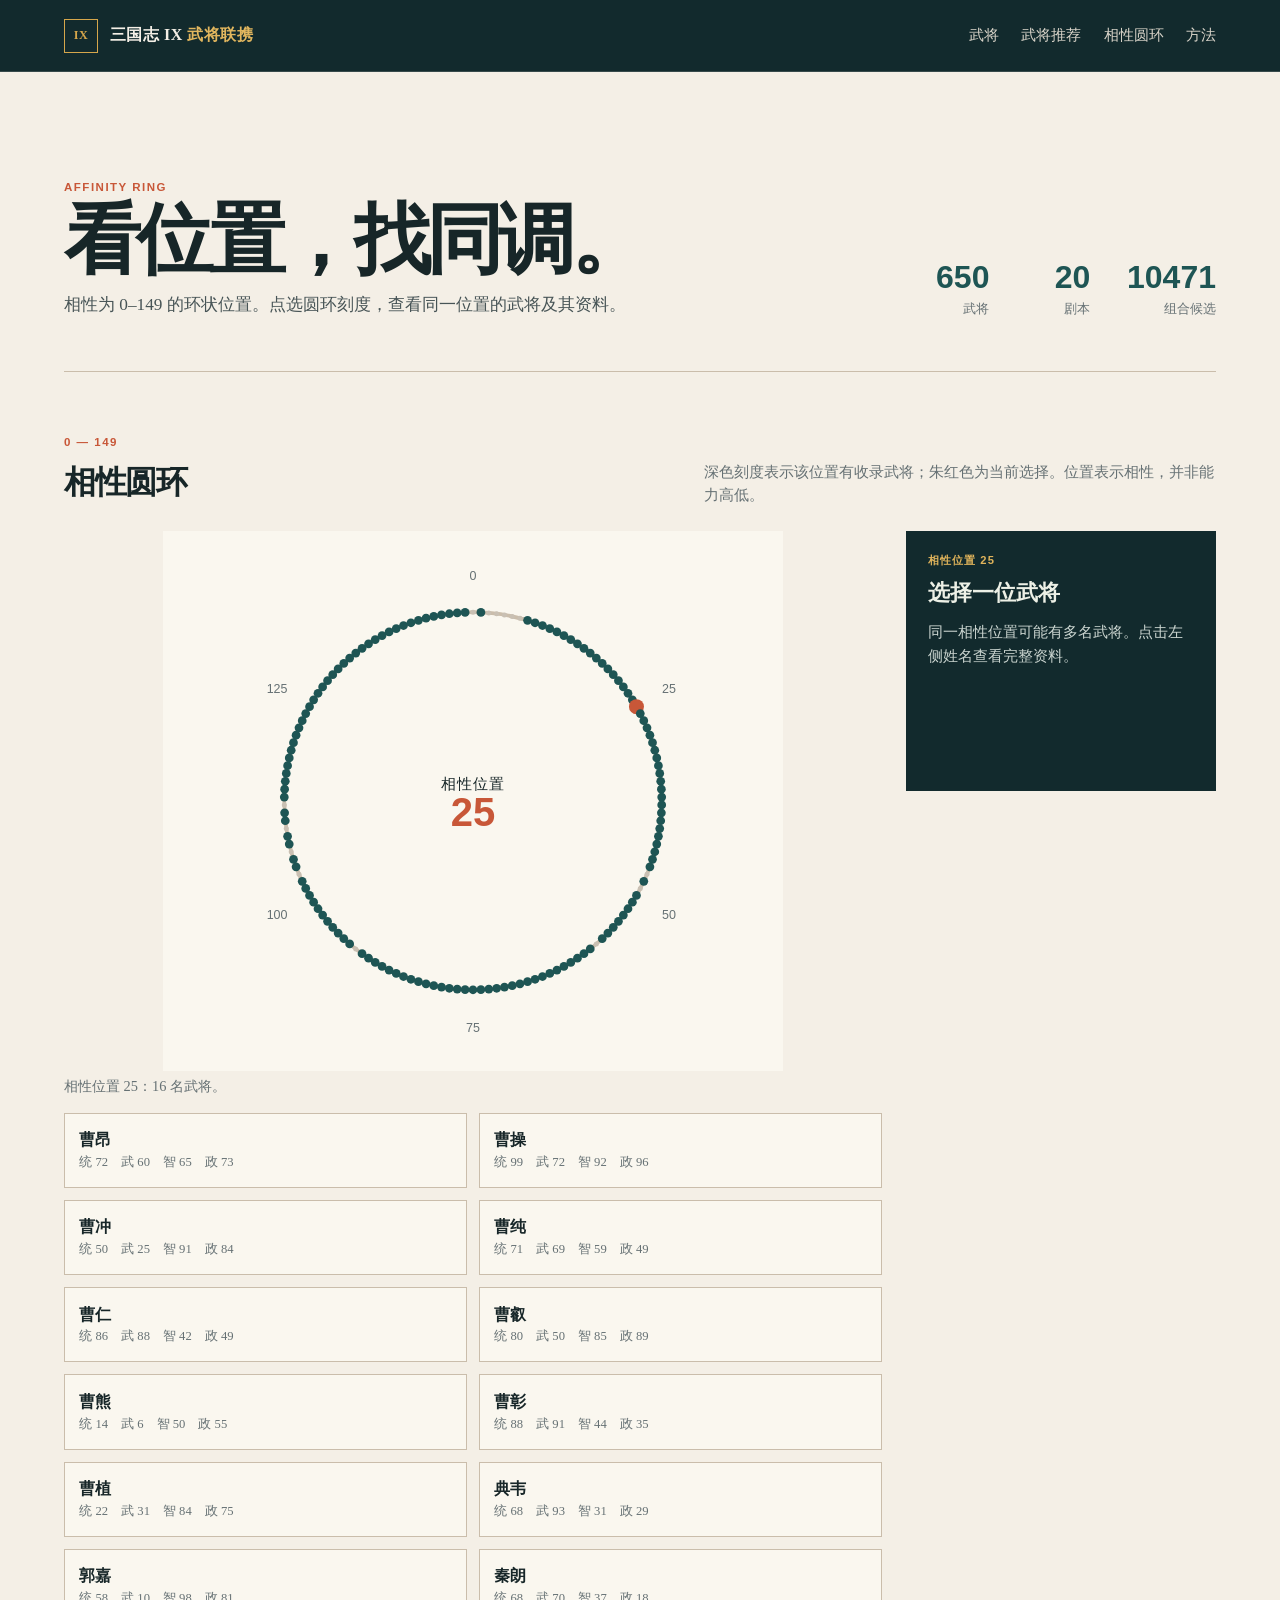
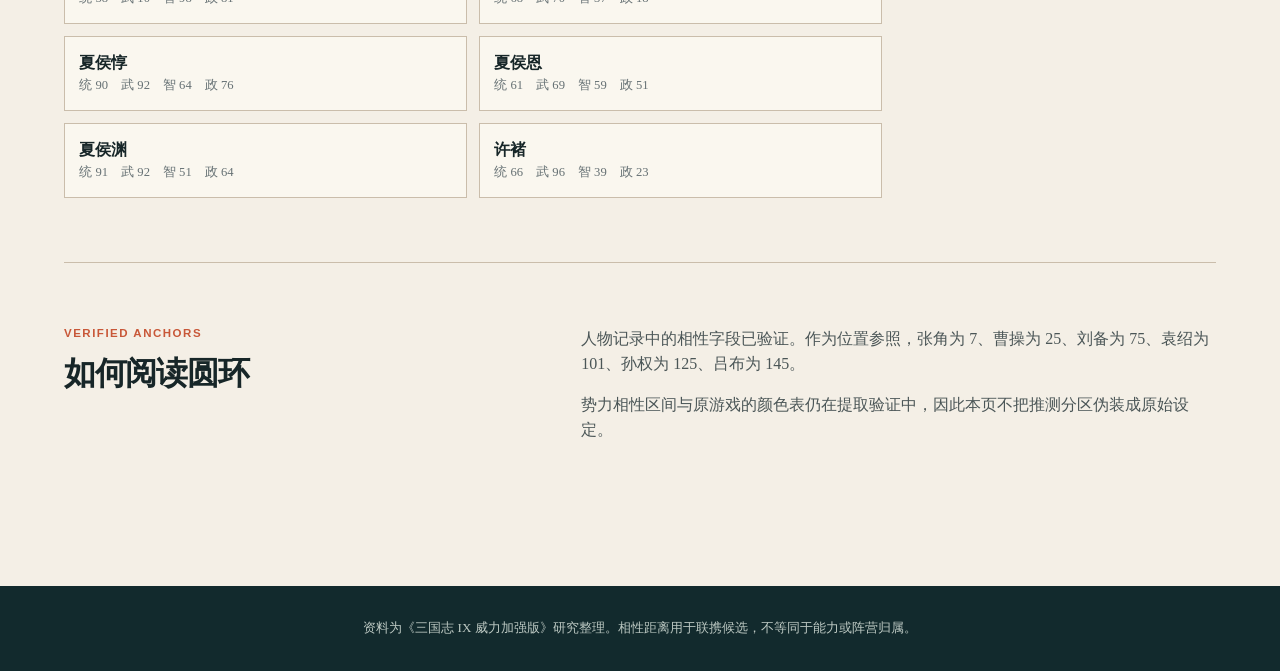
==== affinity.html @ 7f7bc764 "feat: add interactive affinity ring" ====
<!doctype html>
<html lang="zh-Hans">
  <head>
    <meta charset="UTF-8" />
    <meta name="viewport" content="width=device-width, initial-scale=1.0" />
    <meta name="description" content="《三国志 IX 威力加强版》武将相性位置的互动圆环。" />
    <title>相性圆环｜三国志 IX 武将联携</title>
    <link rel="icon" type="image/svg+xml" href="assets/favicon.svg" />
    <link rel="stylesheet" href="assets/styles.css" />
  </head>
  <body>
    <header class="site-header">
      <a class="brand" href="index.html" aria-label="三国志 IX 武将联携首页"><span class="brand-mark">IX</span><span>三国志 IX <em>武将联携</em></span></a>
      <nav aria-label="页面导航"><a href="index.html">武将</a><a href="recommendations.html">武将推荐</a><a href="affinity.html" aria-current="page">相性圆环</a><a href="#method">方法</a></nav>
    </header>
    <main id="top">
      <section class="intro" aria-labelledby="page-title">
        <div><p class="eyebrow">AFFINITY RING</p><h1 id="page-title">看位置，找同调。</h1><p>相性为 0–149 的环状位置。点选圆环刻度，查看同一位置的武将及其资料。</p></div>
        <dl class="data-counts" aria-label="数据库摘要"><div><dt id="officer-count">—</dt><dd>武将</dd></div><div><dt id="scenario-count">—</dt><dd>剧本</dd></div><div><dt id="recommendation-count">—</dt><dd>组合候选</dd></div></dl>
      </section>
      <section class="workspace" aria-labelledby="affinity-title">
        <div class="section-heading"><div><p class="eyebrow">0 — 149</p><h2 id="affinity-title">相性圆环</h2></div><p>深色刻度表示该位置有收录武将；朱红色为当前选择。位置表示相性，并非能力高低。</p></div>
        <div class="affinity-layout"><div><div id="affinity-ring" class="affinity-ring-wrap"></div><p id="affinity-status" class="result-status" aria-live="polite"></p><div id="affinity-officer-list" class="affinity-officer-list"></div></div><aside id="affinity-detail" class="detail-panel" aria-live="polite"></aside></div>
      </section>
      <section id="method" class="method-section" aria-labelledby="method-title"><div><p class="eyebrow">VERIFIED ANCHORS</p><h2 id="method-title">如何阅读圆环</h2></div><div class="method-copy"><p>人物记录中的相性字段已验证。作为位置参照，张角为 7、曹操为 25、刘备为 75、袁绍为 101、孙权为 125、吕布为 145。</p><p>势力相性区间与原游戏的颜色表仍在提取验证中，因此本页不把推测分区伪装成原始设定。</p></div></section>
    </main>
    <footer>资料为《三国志 IX 威力加强版》研究整理。相性距离用于联携候选，不等同于能力或阵营归属。</footer>
    <script type="module" src="assets/app.js?v=20260922.7"></script>
  </body>
</html>
---- assets/styles.css ----
:root { --ink:#172628; --paper:#f4efe6; --mist:#e6ded1; --jade:#1e5554; --jade-deep:#122a2d; --vermilion:#c85738; --gold:#d5a64b; --muted:#667174; --line:#cabdab; }
* { box-sizing:border-box; }
html { scroll-behavior:smooth; }
body { margin:0; color:var(--ink); background:var(--paper); font:16px/1.55 Georgia, "Noto Serif CJK SC", "Songti SC", serif; }
button, input, select { font:inherit; }
a { color:inherit; text-underline-offset:3px; }
.site-header { min-height:72px; padding:0 5vw; display:flex; justify-content:space-between; align-items:center; border-bottom:1px solid rgba(244,239,230,.16); background:var(--jade-deep); color:var(--paper); }
.brand { display:flex; gap:.75rem; align-items:center; font-weight:700; letter-spacing:.03em; text-decoration:none; }
.brand em { color:#e1b65e; font-style:normal; }
.brand-mark { display:grid; place-items:center; width:34px; height:34px; border:1px solid var(--gold); color:var(--gold); font-size:.76rem; letter-spacing:.04em; }
nav { display:flex; gap:1.4rem; font-size:.92rem; }
nav a { text-decoration:none; color:#d9d4c9; }
nav a:hover { color:#fff; }
main { max-width:1280px; margin:auto; padding:0 5vw 4rem; }
.intro { min-height:300px; padding:4.5rem 0 3.25rem; display:grid; grid-template-columns:minmax(0,1fr) auto; gap:3rem; align-items:end; border-bottom:1px solid var(--line); }
.eyebrow { margin:0 0 .5rem; font:700 .72rem/1.2 Arial,sans-serif; letter-spacing:.13em; color:var(--vermilion); }
h1,h2,h3,p { margin-top:0; }
h1 { margin-bottom:.8rem; font-size:clamp(2.4rem,6vw,5.2rem); line-height:1; letter-spacing:-.06em; }
h2 { margin-bottom:0; font-size:2rem; letter-spacing:-.04em; }
h3 { font-size:1.35rem; }
.intro > div > p:last-child { max-width:39rem; margin-bottom:0; color:#475456; font-size:1.08rem; }
.data-counts { display:flex; gap:2.3rem; margin:0; text-align:right; }
.data-counts div { min-width:64px; }
.data-counts dt { font:700 2rem/1 Arial,sans-serif; color:var(--jade); }
.data-counts dd { margin:.35rem 0 0; color:var(--muted); font-size:.82rem; }
.workspace { padding:4rem 0; border-bottom:1px solid var(--line); }
.section-heading { display:flex; justify-content:space-between; gap:2rem; align-items:end; margin-bottom:1.5rem; }
.section-heading > p { max-width:32rem; margin:0; color:var(--muted); font-size:.94rem; }
.filter-row { display:flex; gap:1rem; align-items:end; margin-bottom:1.5rem; padding:1rem; border:1px solid var(--line); background:#ede6da; }
.filter-row label { display:grid; gap:.3rem; color:#4c585a; font:700 .76rem/1.2 Arial,sans-serif; letter-spacing:.03em; }
.filter-row input,.filter-row select { height:2.55rem; border:1px solid #b6a994; border-radius:2px; padding:0 .7rem; color:var(--ink); background:#fbf8f1; font:400 .95rem Georgia,serif; }
.search-field { flex:1; min-width:220px; }
.search-field input { width:100%; }
.result-status { margin:.2rem 0 1rem; color:var(--muted); font-size:.9rem; }
.load-more { display:block; margin:1.25rem auto 0; padding:.65rem 1.1rem; border:1px solid var(--jade); background:transparent; color:var(--jade); cursor:pointer; font:700 .8rem Arial,sans-serif; letter-spacing:.04em; }
.load-more:hover { background:var(--jade); color:var(--paper); }
.result-actions { display:flex; justify-content:center; gap:.75rem; }
.result-actions .load-more { margin-left:0; margin-right:0; }
.officer-layout { display:grid; grid-template-columns:minmax(0,1fr) 310px; gap:1.5rem; }
.officer-grid { display:grid; grid-template-columns:repeat(3,minmax(0,1fr)); gap:.75rem; }
.officer-card { display:block; width:100%; padding:1rem; border:1px solid var(--line); background:#faf7ef; text-align:left; cursor:pointer; transition:transform .15s, box-shadow .15s; }
.officer-card:hover,.officer-card[aria-pressed="true"] { transform:translateY(-2px); box-shadow:4px 5px 0 rgba(30,85,84,.2); border-color:var(--jade); }
.officer-card strong { display:block; font-size:1.12rem; }
.officer-card span { display:block; color:var(--muted); font-size:.79rem; }
.officer-card .affinity-position { display:flex; align-items:center; gap:.38rem; margin-top:.55rem; color:var(--jade); font:700 .72rem/1.2 Arial,sans-serif; letter-spacing:.025em; }
.affinity-position::before { content:""; width:.52rem; height:.52rem; border:1px solid var(--jade); border-radius:50%; box-shadow:inset 0 0 0 .12rem #faf7ef; background:var(--jade); }
.detail-panel { position:sticky; top:1rem; align-self:start; min-height:260px; padding:1.35rem; background:var(--jade-deep); color:#edf0e6; }
.detail-panel .panel-kicker { margin-bottom:.55rem; color:#dfb35b; font:700 .7rem Arial,sans-serif; letter-spacing:.1em; }
.detail-panel h3 { margin-bottom:.7rem; }
.traditional-name { margin-left:.45rem; color:#cbd5d0; font-size:.85rem; font-weight:400; white-space:nowrap; }
.detail-panel p:last-child { margin-bottom:0; color:#cbd5d0; font-size:.93rem; }
.detail-list { margin:1rem 0 0; padding:0; list-style:none; }
.detail-list li { padding:.5rem 0; border-top:1px solid rgba(255,255,255,.16); }
.detail-list b { color:#dfb35b; font:700 .76rem Arial,sans-serif; letter-spacing:.04em; }
.tag { display:inline-block; margin:.12rem .22rem .12rem 0; padding:.18rem .4rem; background:rgba(220,233,225,.12); color:#e9eee8; font-size:.78rem; }
.relationship-positive { color:#eac26d; }
.relationship-negative { color:#ffad91; }
.scenario-controls { justify-content:space-between; }
.ability-thresholds { display:flex; flex-wrap:wrap; gap:1rem; align-items:end; margin:0 0 1.5rem; padding:1rem; border:1px solid var(--line); background:#ede6da; }
.ability-thresholds legend { padding:0; color:#4c585a; font:700 .76rem Arial,sans-serif; letter-spacing:.03em; }
.ability-thresholds label { display:grid; gap:.3rem; color:#4c585a; font:700 .76rem/1.2 Arial,sans-serif; letter-spacing:.03em; }
.ability-thresholds input { width:6.2rem; height:2.55rem; border:1px solid #b6a994; border-radius:2px; padding:0 .7rem; color:var(--ink); background:#fbf8f1; font:400 .95rem Georgia,serif; }
.team-size-control { display:flex; gap:1rem; align-items:center; margin:0; border:0; }
.team-size-control legend { padding:0; color:#4c585a; font:700 .76rem Arial,sans-serif; letter-spacing:.03em; }
.team-size-control label { display:block; font:400 .95rem Georgia,serif; letter-spacing:0; }
.recommendation-note { margin-bottom:1.25rem; color:var(--muted); font-size:.92rem; }
.recommendation-grid { display:grid; grid-template-columns:repeat(2,minmax(0,1fr)); gap:1rem; }
.affinity-layout { display:grid; grid-template-columns:minmax(0,1fr) 310px; gap:1.5rem; align-items:start; }
.affinity-ring-wrap { max-width:620px; margin:auto; padding:1.25rem; background:#faf7ef; }
#affinity-ring svg { display:block; width:100%; max-width:500px; margin:auto; }
.affinity-guide { fill:none; stroke:var(--line); stroke-width:3; }
.affinity-tick { fill:#c9c0b3; cursor:pointer; outline:none; }
.affinity-tick.has-officers { fill:var(--jade); }
.affinity-tick:hover,.affinity-tick:focus,.affinity-tick.is-selected { fill:var(--vermilion); }
.affinity-center,.affinity-value,.affinity-label { fill:var(--ink); font-family:Arial,sans-serif; text-anchor:middle; }
.affinity-center { font-size:12px; letter-spacing:1px; }
.affinity-value { fill:var(--vermilion); font-size:32px; font-weight:700; }
.affinity-label { fill:var(--muted); font-size:10px; }
.affinity-officer-list { display:grid; grid-template-columns:repeat(2,minmax(0,1fr)); gap:.75rem; }
.affinity-officer { padding:.9rem; border:1px solid var(--line); background:#faf7ef; color:var(--ink); text-align:left; cursor:pointer; }
.affinity-officer:hover,.affinity-officer[aria-pressed="true"] { border-color:var(--jade); box-shadow:3px 4px 0 rgba(30,85,84,.16); }
.affinity-officer strong,.affinity-officer span { display:block; }
.affinity-officer span { color:var(--muted); font-size:.79rem; }
.team-card { padding:1.2rem; border-top:4px solid var(--vermilion); background:#faf7ef; box-shadow:0 1px 0 var(--line); }
.team-card header { display:flex; justify-content:space-between; align-items:center; margin-bottom:.8rem; }
.rank { color:var(--vermilion); font:700 .76rem Arial,sans-serif; letter-spacing:.08em; }
.score { font:700 1.05rem Arial,sans-serif; color:var(--jade); }
.team-members { margin:0 0 1rem; font-size:1.28rem; font-weight:700; }
.reason-list { margin:0; padding-left:1.15rem; color:#4e5959; font-size:.9rem; }
.reason-list li+li { margin-top:.3rem; }
.method-section { display:grid; grid-template-columns:1fr 1.4fr; gap:4rem; padding:4rem 0; }
.method-copy { max-width:45rem; color:#4b5657; }
.method-copy a { color:var(--jade); font-weight:700; }
.sr-only { position:absolute; width:1px; height:1px; padding:0; margin:-1px; overflow:hidden; clip:rect(0,0,0,0); white-space:nowrap; border:0; }
footer { padding:2rem 5vw; background:var(--jade-deep); color:#bdc9c3; font-size:.82rem; text-align:center; }
@media (max-width:850px) { .intro,.section-heading,.method-section { grid-template-columns:1fr; display:grid; } .data-counts { text-align:left; } .officer-layout,.affinity-layout { grid-template-columns:1fr; } .detail-panel { position:static; } .officer-grid,.affinity-officer-list { grid-template-columns:repeat(2,minmax(0,1fr)); } .section-heading { align-items:start; } .recommendation-grid { grid-template-columns:1fr; } }
@media (max-width:600px) { body { font-size:16px; } .site-header { padding:0 1.2rem; } .site-header nav { gap:.75rem; font-size:.8rem; } .brand em { display:none; } main { padding:0 1.2rem 3rem; } .intro { padding:3.2rem 0 2.5rem; } .filter-row { align-items:stretch; flex-direction:column; } .scenario-controls { justify-content:initial; } .ability-thresholds { align-items:stretch; flex-direction:column; } .ability-thresholds input { width:100%; } .officer-grid { grid-template-columns:1fr; } .data-counts { gap:1.3rem; } .method-section { gap:1.2rem; padding:3rem 0; } }
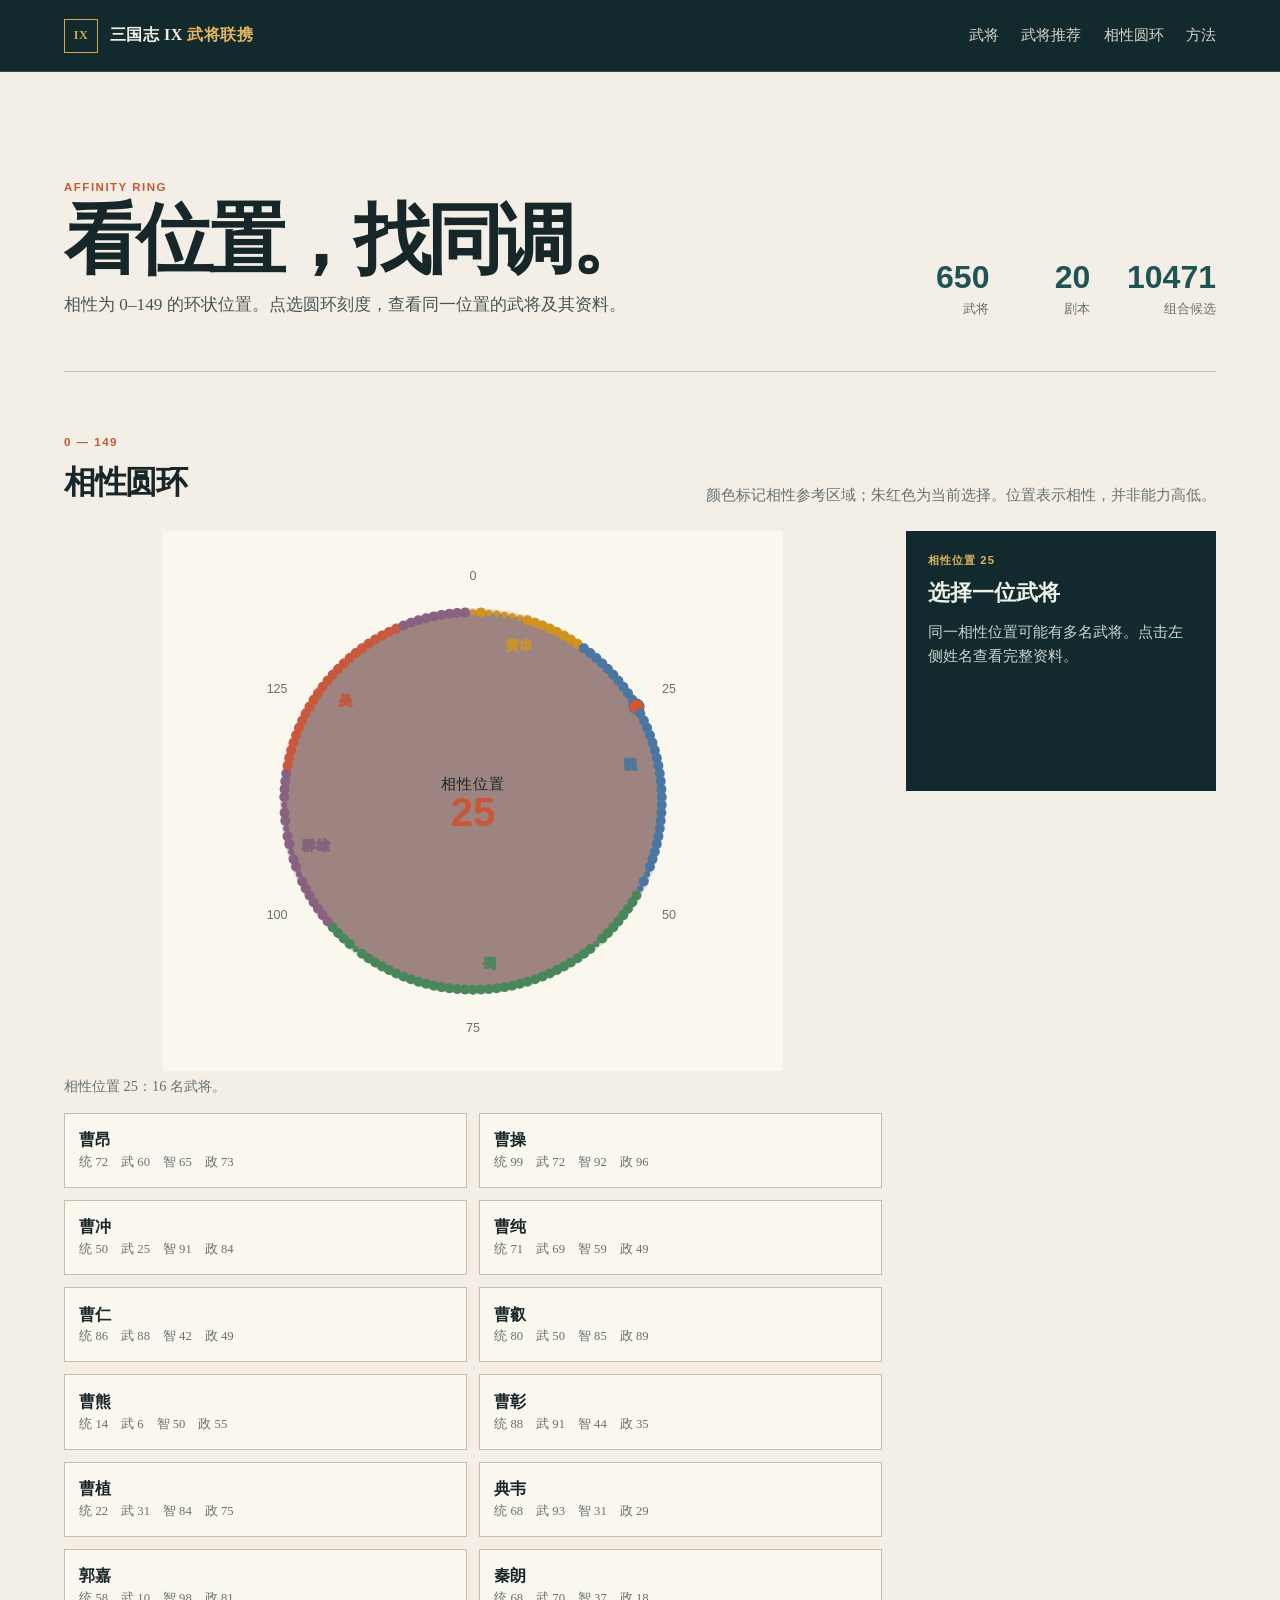
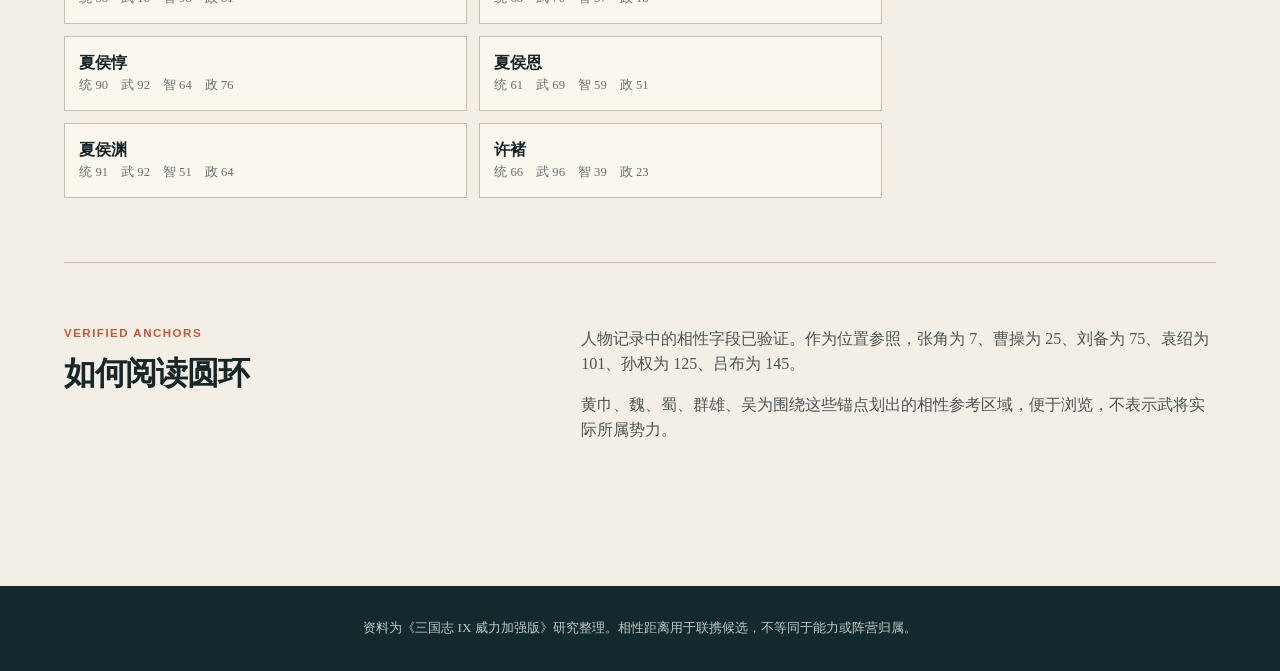
==== commit d7c5de39: "feat: add affinity reference regions" ====
--- a/affinity.html
+++ b/affinity.html
@@ -19,12 +19,12 @@
         <dl class="data-counts" aria-label="数据库摘要"><div><dt id="officer-count">—</dt><dd>武将</dd></div><div><dt id="scenario-count">—</dt><dd>剧本</dd></div><div><dt id="recommendation-count">—</dt><dd>组合候选</dd></div></dl>
       </section>
       <section class="workspace" aria-labelledby="affinity-title">
-        <div class="section-heading"><div><p class="eyebrow">0 — 149</p><h2 id="affinity-title">相性圆环</h2></div><p>深色刻度表示该位置有收录武将；朱红色为当前选择。位置表示相性，并非能力高低。</p></div>
+        <div class="section-heading"><div><p class="eyebrow">0 — 149</p><h2 id="affinity-title">相性圆环</h2></div><p>颜色标记相性参考区域；朱红色为当前选择。位置表示相性，并非能力高低。</p></div>
         <div class="affinity-layout"><div><div id="affinity-ring" class="affinity-ring-wrap"></div><p id="affinity-status" class="result-status" aria-live="polite"></p><div id="affinity-officer-list" class="affinity-officer-list"></div></div><aside id="affinity-detail" class="detail-panel" aria-live="polite"></aside></div>
       </section>
-      <section id="method" class="method-section" aria-labelledby="method-title"><div><p class="eyebrow">VERIFIED ANCHORS</p><h2 id="method-title">如何阅读圆环</h2></div><div class="method-copy"><p>人物记录中的相性字段已验证。作为位置参照，张角为 7、曹操为 25、刘备为 75、袁绍为 101、孙权为 125、吕布为 145。</p><p>势力相性区间与原游戏的颜色表仍在提取验证中，因此本页不把推测分区伪装成原始设定。</p></div></section>
+      <section id="method" class="method-section" aria-labelledby="method-title"><div><p class="eyebrow">VERIFIED ANCHORS</p><h2 id="method-title">如何阅读圆环</h2></div><div class="method-copy"><p>人物记录中的相性字段已验证。作为位置参照，张角为 7、曹操为 25、刘备为 75、袁绍为 101、孙权为 125、吕布为 145。</p><p>黄巾、魏、蜀、群雄、吴为围绕这些锚点划出的相性参考区域，便于浏览，不表示武将实际所属势力。</p></div></section>
     </main>
     <footer>资料为《三国志 IX 威力加强版》研究整理。相性距离用于联携候选，不等同于能力或阵营归属。</footer>
-    <script type="module" src="assets/app.js?v=20260922.7"></script>
+    <script type="module" src="assets/app.js?v=20260922.8"></script>
   </body>
 </html>
--- a/assets/styles.css
+++ b/assets/styles.css
@@ -69,13 +69,20 @@
 .affinity-ring-wrap { max-width:620px; margin:auto; padding:1.25rem; background:#faf7ef; }
 #affinity-ring svg { display:block; width:100%; max-width:500px; margin:auto; }
 .affinity-guide { fill:none; stroke:var(--line); stroke-width:3; }
+.affinity-region { fill:none; stroke-width:7; opacity:.24; pointer-events:none; }
 .affinity-tick { fill:#c9c0b3; cursor:pointer; outline:none; }
-.affinity-tick.has-officers { fill:var(--jade); }
+.affinity-tick.has-officers { filter:saturate(1.15); }
 .affinity-tick:hover,.affinity-tick:focus,.affinity-tick.is-selected { fill:var(--vermilion); }
-.affinity-center,.affinity-value,.affinity-label { fill:var(--ink); font-family:Arial,sans-serif; text-anchor:middle; }
+.affinity-center,.affinity-value,.affinity-label,.affinity-region-label { fill:var(--ink); font-family:Arial,sans-serif; text-anchor:middle; }
 .affinity-center { font-size:12px; letter-spacing:1px; }
 .affinity-value { fill:var(--vermilion); font-size:32px; font-weight:700; }
 .affinity-label { fill:var(--muted); font-size:10px; }
+.affinity-region-label { font-size:10px; font-weight:700; letter-spacing:1px; }
+.region-yellow-turban { fill:#c8942e; stroke:#c8942e; }
+.region-wei { fill:#4f759b; stroke:#4f759b; }
+.region-shu { fill:#4f855f; stroke:#4f855f; }
+.region-warlords { fill:#85627e; stroke:#85627e; }
+.region-wu { fill:#bd5b43; stroke:#bd5b43; }
 .affinity-officer-list { display:grid; grid-template-columns:repeat(2,minmax(0,1fr)); gap:.75rem; }
 .affinity-officer { padding:.9rem; border:1px solid var(--line); background:#faf7ef; color:var(--ink); text-align:left; cursor:pointer; }
 .affinity-officer:hover,.affinity-officer[aria-pressed="true"] { border-color:var(--jade); box-shadow:3px 4px 0 rgba(30,85,84,.16); }
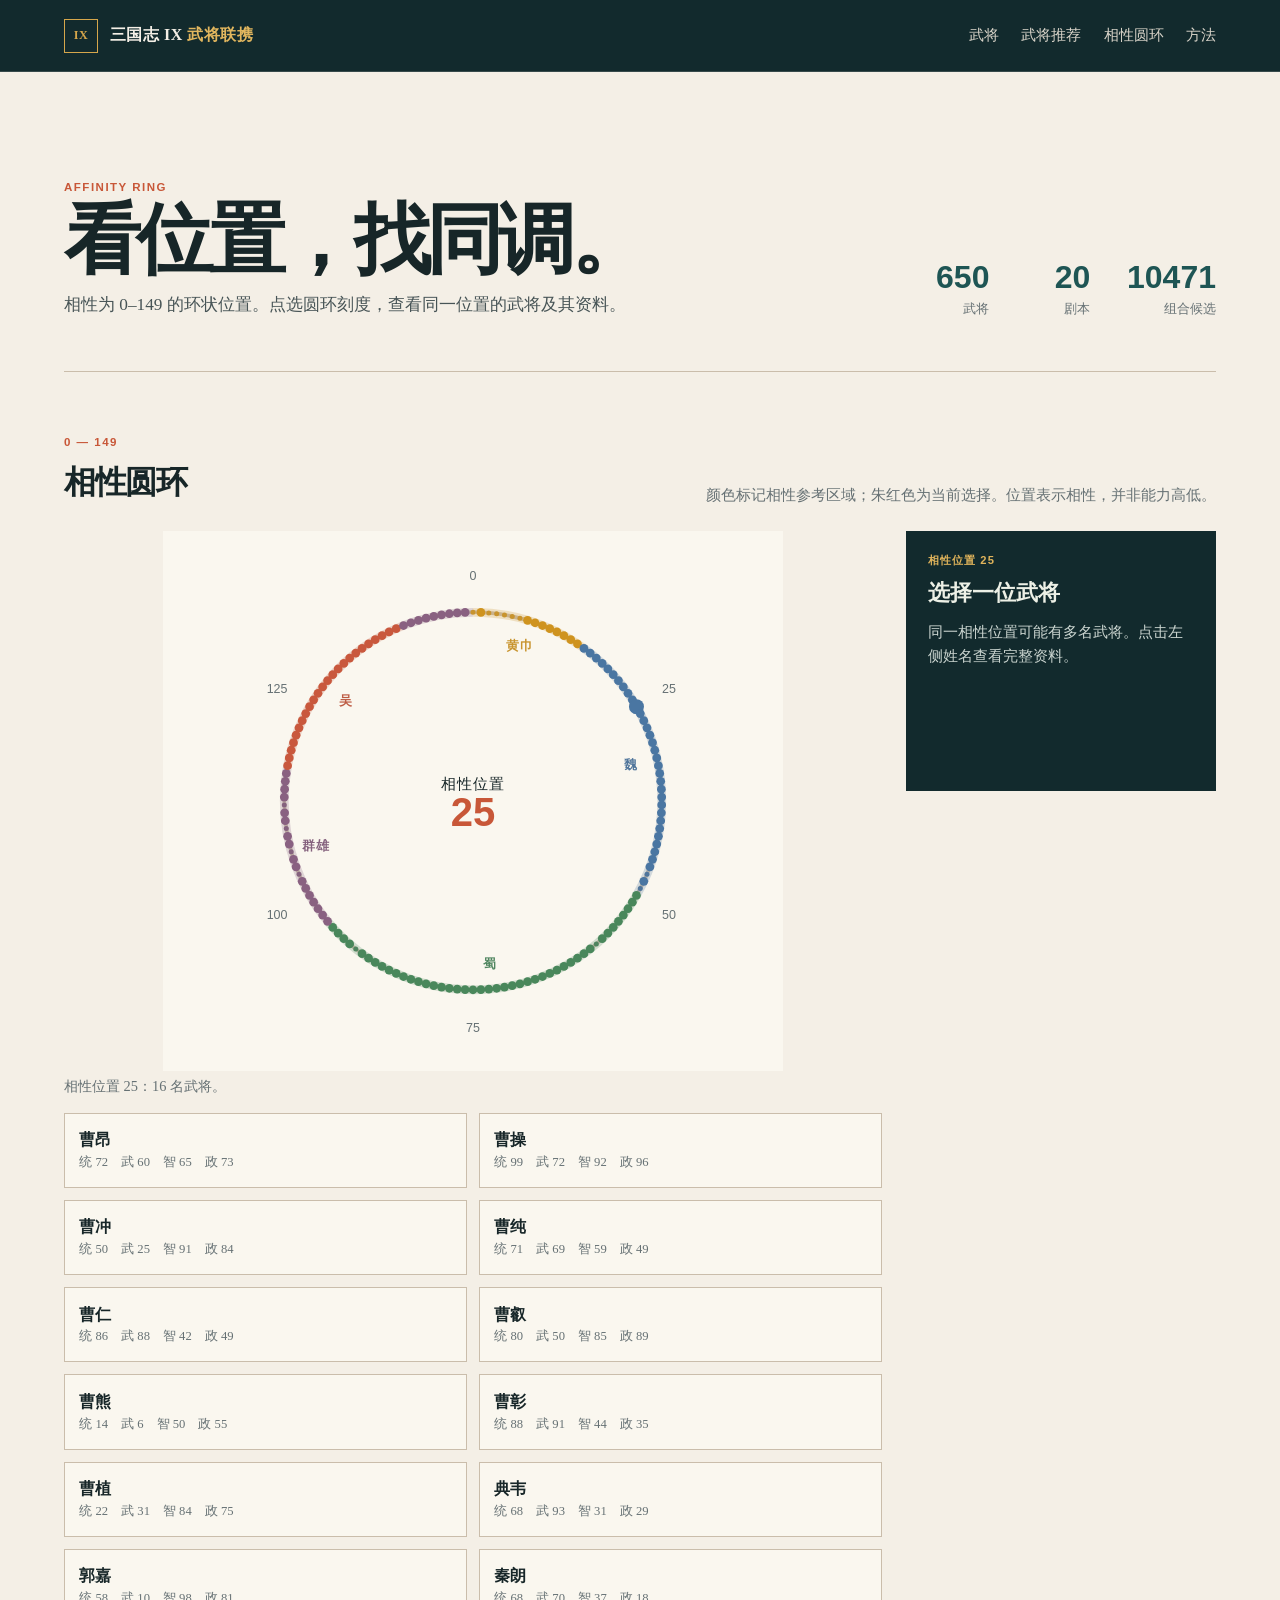
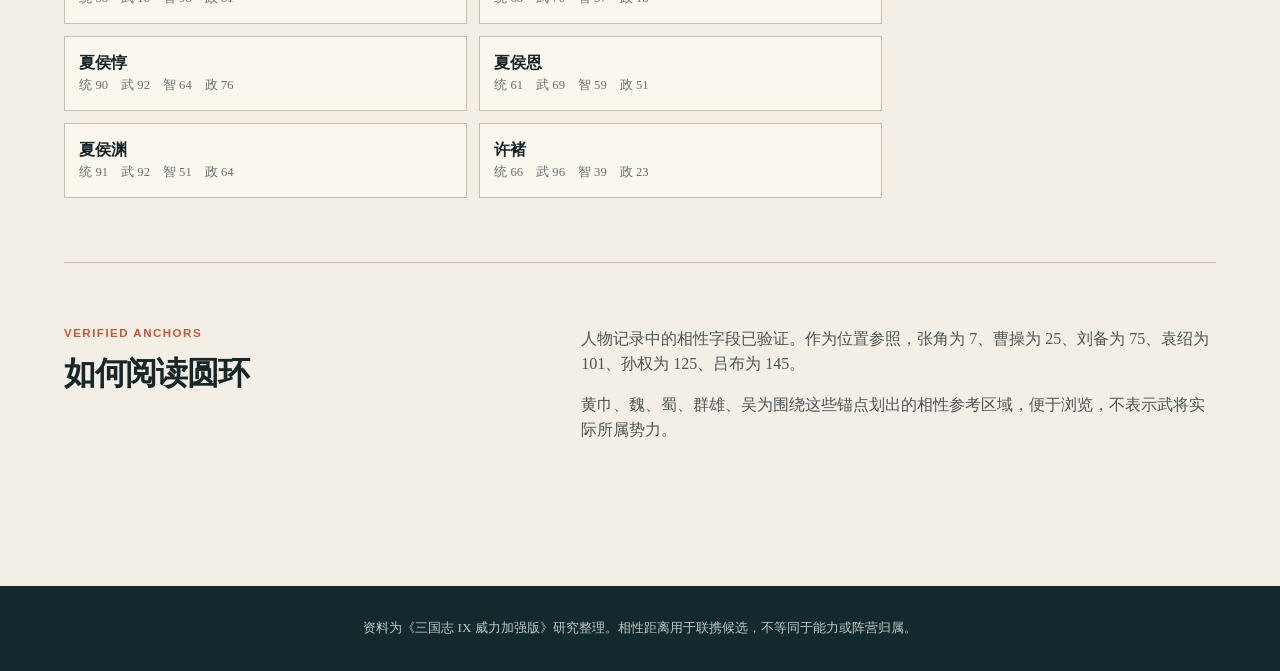
==== commit 5690b81e: "fix: keep affinity region arcs unfilled" ====
--- a/affinity.html
+++ b/affinity.html
@@ -6,7 +6,7 @@
     <meta name="description" content="《三国志 IX 威力加强版》武将相性位置的互动圆环。" />
     <title>相性圆环｜三国志 IX 武将联携</title>
     <link rel="icon" type="image/svg+xml" href="assets/favicon.svg" />
-    <link rel="stylesheet" href="assets/styles.css" />
+    <link rel="stylesheet" href="assets/styles.css?v=20260922.8" />
   </head>
   <body>
     <header class="site-header">
--- a/assets/styles.css
+++ b/assets/styles.css
@@ -78,11 +78,16 @@
 .affinity-value { fill:var(--vermilion); font-size:32px; font-weight:700; }
 .affinity-label { fill:var(--muted); font-size:10px; }
 .affinity-region-label { font-size:10px; font-weight:700; letter-spacing:1px; }
-.region-yellow-turban { fill:#c8942e; stroke:#c8942e; }
-.region-wei { fill:#4f759b; stroke:#4f759b; }
-.region-shu { fill:#4f855f; stroke:#4f855f; }
-.region-warlords { fill:#85627e; stroke:#85627e; }
-.region-wu { fill:#bd5b43; stroke:#bd5b43; }
+.affinity-region.region-yellow-turban { stroke:#c8942e; }
+.affinity-region.region-wei { stroke:#4f759b; }
+.affinity-region.region-shu { stroke:#4f855f; }
+.affinity-region.region-warlords { stroke:#85627e; }
+.affinity-region.region-wu { stroke:#bd5b43; }
+.affinity-tick.region-yellow-turban,.affinity-region-label.region-yellow-turban { fill:#c8942e; }
+.affinity-tick.region-wei,.affinity-region-label.region-wei { fill:#4f759b; }
+.affinity-tick.region-shu,.affinity-region-label.region-shu { fill:#4f855f; }
+.affinity-tick.region-warlords,.affinity-region-label.region-warlords { fill:#85627e; }
+.affinity-tick.region-wu,.affinity-region-label.region-wu { fill:#bd5b43; }
 .affinity-officer-list { display:grid; grid-template-columns:repeat(2,minmax(0,1fr)); gap:.75rem; }
 .affinity-officer { padding:.9rem; border:1px solid var(--line); background:#faf7ef; color:var(--ink); text-align:left; cursor:pointer; }
 .affinity-officer:hover,.affinity-officer[aria-pressed="true"] { border-color:var(--jade); box-shadow:3px 4px 0 rgba(30,85,84,.16); }
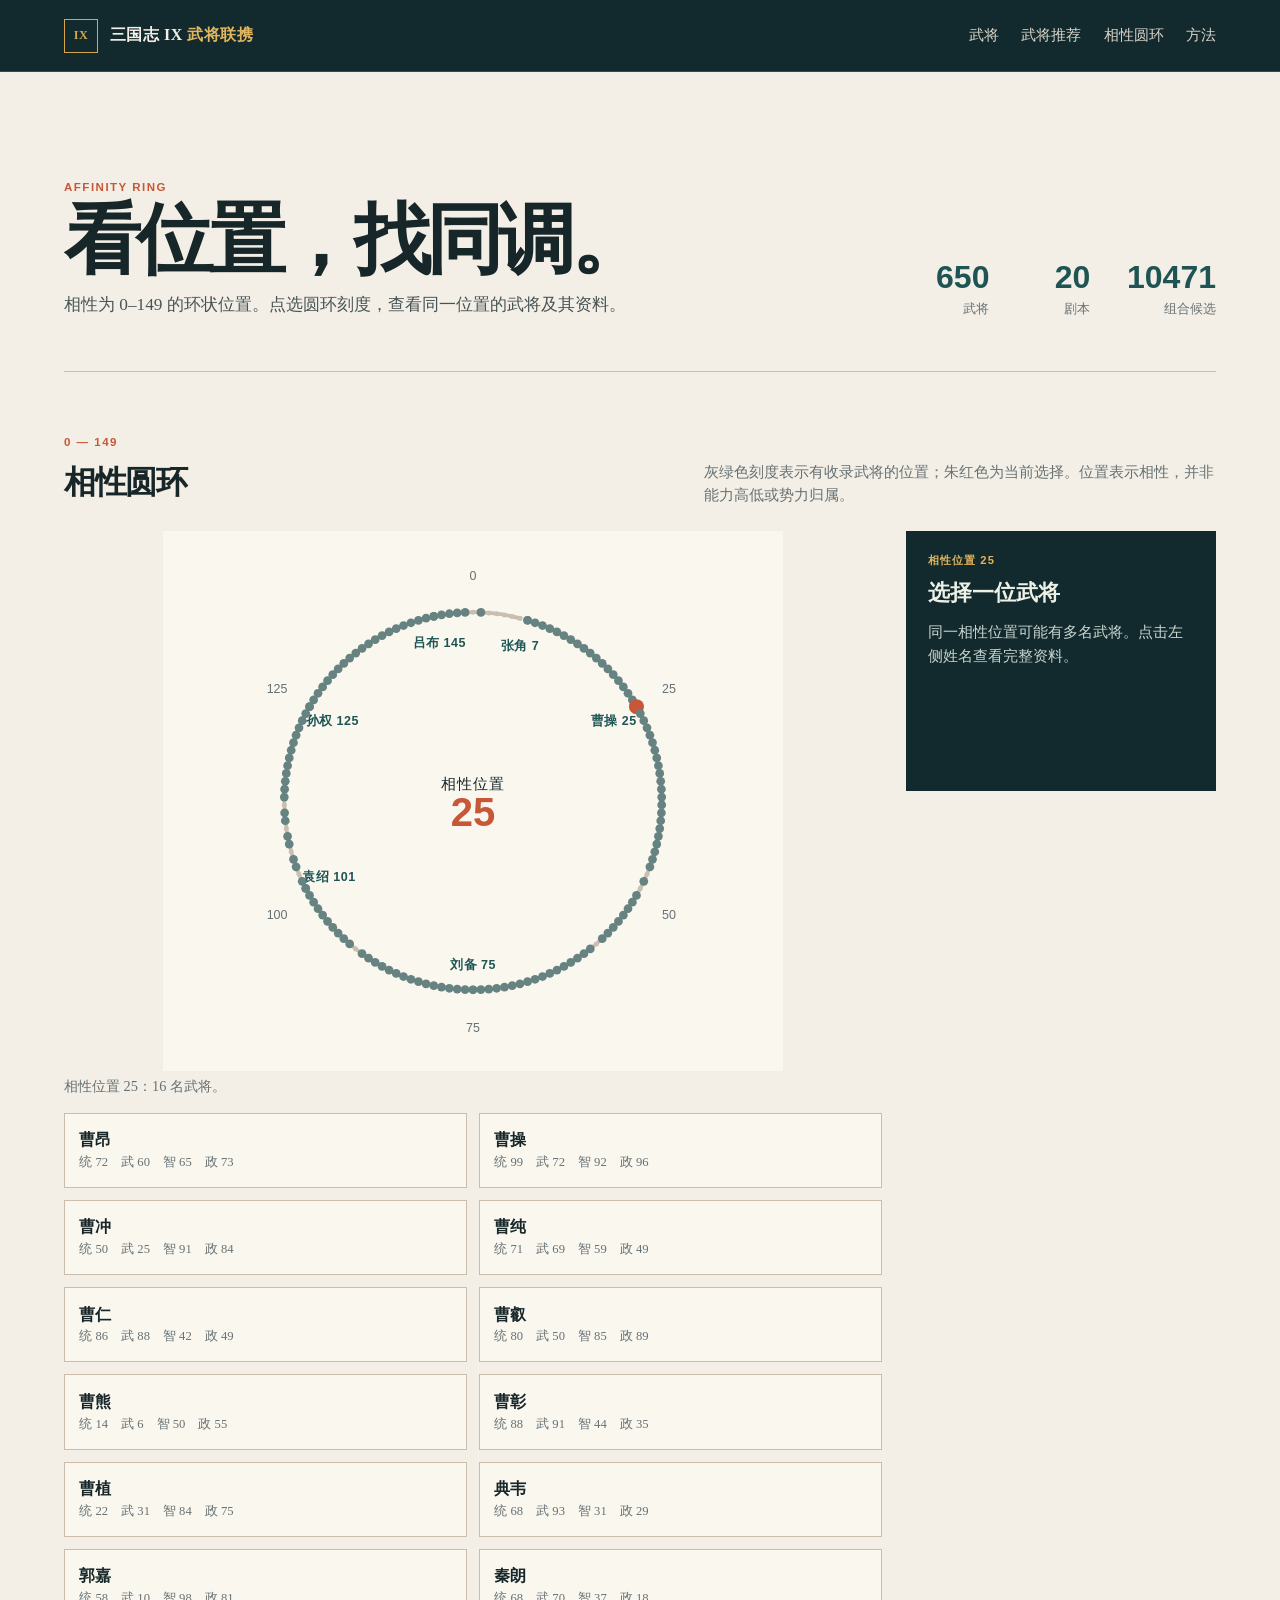
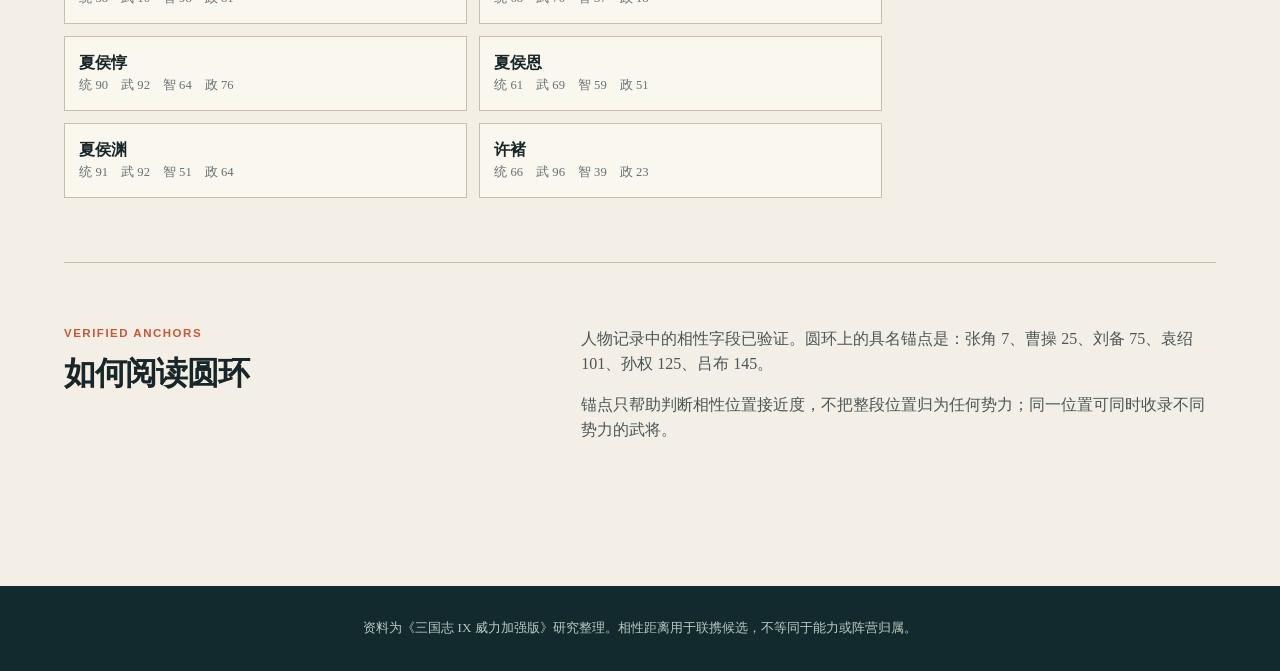
==== commit c979d4f1: "fix: use neutral affinity position anchors" ====
--- a/affinity.html
+++ b/affinity.html
@@ -6,7 +6,7 @@
     <meta name="description" content="《三国志 IX 威力加强版》武将相性位置的互动圆环。" />
     <title>相性圆环｜三国志 IX 武将联携</title>
     <link rel="icon" type="image/svg+xml" href="assets/favicon.svg" />
-    <link rel="stylesheet" href="assets/styles.css?v=20260922.8" />
+    <link rel="stylesheet" href="assets/styles.css?v=20260922.12" />
   </head>
   <body>
     <header class="site-header">
@@ -19,12 +19,12 @@
         <dl class="data-counts" aria-label="数据库摘要"><div><dt id="officer-count">—</dt><dd>武将</dd></div><div><dt id="scenario-count">—</dt><dd>剧本</dd></div><div><dt id="recommendation-count">—</dt><dd>组合候选</dd></div></dl>
       </section>
       <section class="workspace" aria-labelledby="affinity-title">
-        <div class="section-heading"><div><p class="eyebrow">0 — 149</p><h2 id="affinity-title">相性圆环</h2></div><p>颜色标记相性参考区域；朱红色为当前选择。位置表示相性，并非能力高低。</p></div>
+        <div class="section-heading"><div><p class="eyebrow">0 — 149</p><h2 id="affinity-title">相性圆环</h2></div><p>灰绿色刻度表示有收录武将的位置；朱红色为当前选择。位置表示相性，并非能力高低或势力归属。</p></div>
         <div class="affinity-layout"><div><div id="affinity-ring" class="affinity-ring-wrap"></div><p id="affinity-status" class="result-status" aria-live="polite"></p><div id="affinity-officer-list" class="affinity-officer-list"></div></div><aside id="affinity-detail" class="detail-panel" aria-live="polite"></aside></div>
       </section>
-      <section id="method" class="method-section" aria-labelledby="method-title"><div><p class="eyebrow">VERIFIED ANCHORS</p><h2 id="method-title">如何阅读圆环</h2></div><div class="method-copy"><p>人物记录中的相性字段已验证。作为位置参照，张角为 7、曹操为 25、刘备为 75、袁绍为 101、孙权为 125、吕布为 145。</p><p>黄巾、魏、蜀、群雄、吴为围绕这些锚点划出的相性参考区域，便于浏览，不表示武将实际所属势力。</p></div></section>
+      <section id="method" class="method-section" aria-labelledby="method-title"><div><p class="eyebrow">VERIFIED ANCHORS</p><h2 id="method-title">如何阅读圆环</h2></div><div class="method-copy"><p>人物记录中的相性字段已验证。圆环上的具名锚点是：张角 7、曹操 25、刘备 75、袁绍 101、孙权 125、吕布 145。</p><p>锚点只帮助判断相性位置接近度，不把整段位置归为任何势力；同一位置可同时收录不同势力的武将。</p></div></section>
     </main>
     <footer>资料为《三国志 IX 威力加强版》研究整理。相性距离用于联携候选，不等同于能力或阵营归属。</footer>
-    <script type="module" src="assets/app.js?v=20260922.8"></script>
+    <script type="module" src="assets/app.js?v=20260922.12"></script>
   </body>
 </html>
--- a/assets/styles.css
+++ b/assets/styles.css
@@ -52,6 +52,9 @@
 .detail-list { margin:1rem 0 0; padding:0; list-style:none; }
 .detail-list li { padding:.5rem 0; border-top:1px solid rgba(255,255,255,.16); }
 .detail-list b { color:#dfb35b; font:700 .76rem Arial,sans-serif; letter-spacing:.04em; }
+.original-biography { margin-top:1.35rem; padding-top:1rem; border-top:1px solid rgba(255,255,255,.16); }
+.original-biography .panel-kicker { margin-bottom:.4rem; }
+.original-biography p:last-child { margin:0; color:#edf0e6; font-size:.9rem; line-height:1.65; }
 .tag { display:inline-block; margin:.12rem .22rem .12rem 0; padding:.18rem .4rem; background:rgba(220,233,225,.12); color:#e9eee8; font-size:.78rem; }
 .relationship-positive { color:#eac26d; }
 .relationship-negative { color:#ffad91; }
@@ -69,25 +72,16 @@
 .affinity-ring-wrap { max-width:620px; margin:auto; padding:1.25rem; background:#faf7ef; }
 #affinity-ring svg { display:block; width:100%; max-width:500px; margin:auto; }
 .affinity-guide { fill:none; stroke:var(--line); stroke-width:3; }
-.affinity-region { fill:none; stroke-width:7; opacity:.24; pointer-events:none; }
+.affinity-ring-hit-target { fill:none; stroke:transparent; stroke-width:24; cursor:pointer; pointer-events:stroke; }
 .affinity-tick { fill:#c9c0b3; cursor:pointer; outline:none; }
-.affinity-tick.has-officers { filter:saturate(1.15); }
+.affinity-tick.has-officers { fill:#668382; }
 .affinity-tick:hover,.affinity-tick:focus,.affinity-tick.is-selected { fill:var(--vermilion); }
-.affinity-center,.affinity-value,.affinity-label,.affinity-region-label { fill:var(--ink); font-family:Arial,sans-serif; text-anchor:middle; }
+.affinity-center,.affinity-value,.affinity-label,.affinity-anchor { fill:var(--ink); font-family:Arial,sans-serif; text-anchor:middle; }
 .affinity-center { font-size:12px; letter-spacing:1px; }
 .affinity-value { fill:var(--vermilion); font-size:32px; font-weight:700; }
 .affinity-label { fill:var(--muted); font-size:10px; }
-.affinity-region-label { font-size:10px; font-weight:700; letter-spacing:1px; }
-.affinity-region.region-yellow-turban { stroke:#c8942e; }
-.affinity-region.region-wei { stroke:#4f759b; }
-.affinity-region.region-shu { stroke:#4f855f; }
-.affinity-region.region-warlords { stroke:#85627e; }
-.affinity-region.region-wu { stroke:#bd5b43; }
-.affinity-tick.region-yellow-turban,.affinity-region-label.region-yellow-turban { fill:#c8942e; }
-.affinity-tick.region-wei,.affinity-region-label.region-wei { fill:#4f759b; }
-.affinity-tick.region-shu,.affinity-region-label.region-shu { fill:#4f855f; }
-.affinity-tick.region-warlords,.affinity-region-label.region-warlords { fill:#85627e; }
-.affinity-tick.region-wu,.affinity-region-label.region-wu { fill:#bd5b43; }
+.affinity-anchor { fill:var(--jade); font-size:10px; font-weight:700; letter-spacing:.04em; pointer-events:none; }
+.affinity-anchor-marker { fill:var(--jade); stroke:#faf7ef; stroke-width:1.5; pointer-events:none; }
 .affinity-officer-list { display:grid; grid-template-columns:repeat(2,minmax(0,1fr)); gap:.75rem; }
 .affinity-officer { padding:.9rem; border:1px solid var(--line); background:#faf7ef; color:var(--ink); text-align:left; cursor:pointer; }
 .affinity-officer:hover,.affinity-officer[aria-pressed="true"] { border-color:var(--jade); box-shadow:3px 4px 0 rgba(30,85,84,.16); }
